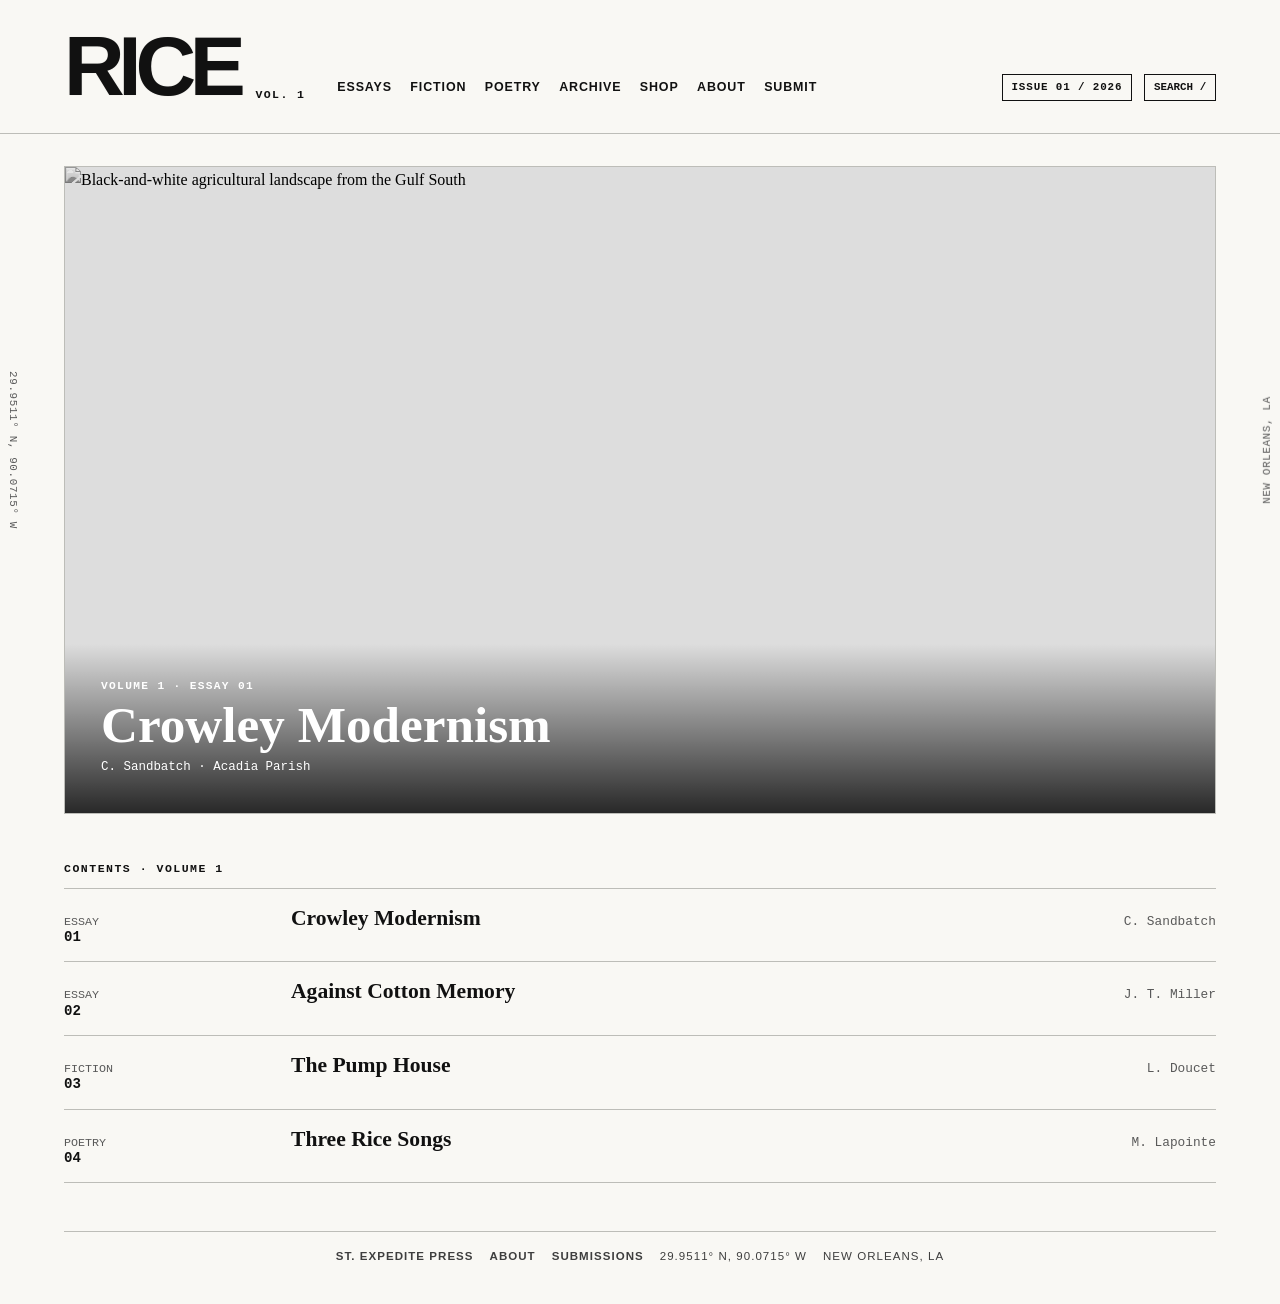
==== index.html @ 9505f69b "Build Volume 1 editorial system" ====
<!DOCTYPE html>
<html lang="en">
<head>
  <meta charset="UTF-8">
  <meta name="viewport" content="width=device-width, initial-scale=1.0">
  <title>RICE</title>
  <meta name="description" content="RICE is a literary magazine of essays, fiction, poetry, and archival work from the Gulf South.">
  <meta name="theme-color" content="#f9f8f4">
  <meta property="og:title" content="RICE — Volume 1">
  <meta property="og:description" content="Essays, fiction, poetry, and archival work from the Gulf South.">
  <meta property="og:type" content="website">
  <meta property="og:image" content="images/rice_field.png">
  <link rel="icon" href="images/logo.png" type="image/png">
  <link rel="stylesheet" href="styles.css">
  <script src="site.js" defer></script>
</head>
<body>
  <a class="skip-link" href="#main-content">Skip to content</a>
  <header class="masthead">
    <div class="masthead-inner">
      <h1 class="logo"><a href="index.html">RICE</a></h1>
      <span class="volume">VOL. 1</span>
    </div>
    <nav class="main-nav" aria-label="Primary">
      <ul>
        <li><a href="essays.html">Essays</a></li>
        <li><a href="fiction.html">Fiction</a></li>
        <li><a href="poetry.html">Poetry</a></li>
        <li><a href="archive.html">Archive</a></li>
        <li><a href="shop.html">Shop</a></li>
        <li><a href="about.html">About</a></li>
        <li><a href="submissions.html">Submit</a></li>
      </ul>
    </nav>
  </header>

  <!-- Rotated coordinates on either side of the page -->
  <aside class="coords-left" aria-hidden="true">29.9511° N, 90.0715° W</aside>
  <aside class="coords-right" aria-hidden="true">NEW ORLEANS, LA</aside>

  <main id="main-content">
    <figure class="feature">
      <img src="images/feature.png" alt="Black-and-white agricultural landscape from the Gulf South" width="1280" height="720">
      <figcaption class="feature-caption">
        <span class="feature-kicker">Volume 1 · Essay 01</span>
        <h2 class="feature-title"><a href="essay-template.html">Crowley Modernism</a></h2>
        <p class="feature-byline">C. Sandbatch · Acadia Parish</p>
      </figcaption>
    </figure>

    <!-- Table of contents for the current issue -->
    <section class="toc">
      <h2 class="toc-heading">Contents · Volume 1</h2>
      <div class="toc-entry">
        <div class="kind-num"><span class="kind">Essay</span><span class="num">01</span></div>
        <h3 class="title"><a href="essay-template.html">Crowley Modernism</a></h3>
        <div class="author">C. Sandbatch</div>
      </div>
      <div class="toc-entry">
        <div class="kind-num"><span class="kind">Essay</span><span class="num">02</span></div>
        <h3 class="title"><a href="essays.html">Against Cotton Memory</a></h3>
        <div class="author">J. T. Miller</div>
      </div>
      <div class="toc-entry">
        <div class="kind-num"><span class="kind">Fiction</span><span class="num">03</span></div>
        <h3 class="title"><a href="fiction-template.html">The Pump House</a></h3>
        <div class="author">L. Doucet</div>
      </div>
      <div class="toc-entry">
        <div class="kind-num"><span class="kind">Poetry</span><span class="num">04</span></div>
        <h3 class="title"><a href="poem-template.html">Three Rice Songs</a></h3>
        <div class="author">M. Lapointe</div>
      </div>
    </section>
  </main>

  <!-- Footer / colophon -->
  <footer class="footer">
    <a href="https://stexpedite.press">ST. EXPEDITE PRESS</a>
    <a href="about.html">ABOUT</a>
    <a href="submissions.html">SUBMISSIONS</a>
    <span>29.9511° N, 90.0715° W</span>
    <span>NEW ORLEANS, LA</span>
  </footer>
</body>
</html>
---- styles.css ----
:root {
  --paper: #f9f8f4;
  --paper-glass: rgba(249, 248, 244, 0.78);
  --ink: #111;
  --muted: #595959;
  --rule: #bdbdb8;
  --page-margin: clamp(1rem, 5vw, 5rem);
  --content-width: 70ch;
  --transition: 160ms ease;
  --acid: #d9ff00;
  --black: #090909;
}

* {
  box-sizing: border-box;
}

html {
  min-height: 100%;
  background: var(--paper);
  scroll-behavior: smooth;
}

body {
  min-height: 100%;
  margin: 0;
  background: var(--paper);
  color: var(--ink);
  font-family: Georgia, "Times New Roman", serif;
  font-size: 1rem;
  line-height: 1.65;
  position: relative;
  overflow-x: clip;
}

body::before {
  content: "";
  position: fixed;
  inset: 0;
  z-index: 0;
  background: url("images/noise.png") repeat;
  opacity: 0.055;
  mix-blend-mode: multiply;
  pointer-events: none;
}

header,
main,
footer,
.coords-left,
.coords-right {
  position: relative;
  z-index: 1;
}

img,
video {
  max-width: 100%;
}

a {
  color: inherit;
}

a:focus-visible,
button:focus-visible {
  outline: 3px solid var(--ink);
  outline-offset: 4px;
}

.skip-link {
  position: fixed;
  top: 0.75rem;
  left: 0.75rem;
  z-index: 20;
  padding: 0.65rem 0.9rem;
  background: var(--ink);
  color: #fff;
  font: 700 0.75rem/1 "Courier New", monospace;
  letter-spacing: 0.08em;
  text-decoration: none;
  text-transform: uppercase;
  transform: translateY(-200%);
}

.skip-link:focus {
  transform: translateY(0);
}

.masthead {
  padding: clamp(1.25rem, 3vw, 2rem) var(--page-margin);
  display: flex;
  flex-wrap: wrap;
  justify-content: space-between;
  align-items: flex-end;
  gap: 1.25rem 2rem;
  border-bottom: 1px solid var(--rule);
}

.masthead-inner {
  display: flex;
  align-items: flex-end;
}

.logo {
  margin: 0;
  font-family: "Arial Black", Arial, sans-serif;
  font-size: clamp(3.2rem, 7vw, 5.25rem);
  font-weight: 900;
  line-height: 0.82;
  letter-spacing: -0.075em;
  text-shadow: 0 0 1px rgba(0, 0, 0, 0.2);
}

.logo a {
  text-decoration: none;
}

.volume {
  margin-left: 1rem;
  font: 700 0.72rem/1 "Courier New", monospace;
  letter-spacing: 0.12em;
  text-transform: uppercase;
}

.main-nav ul {
  list-style: none;
  margin: 0;
  padding: 0;
  display: flex;
  flex-wrap: wrap;
  gap: 0.35rem 1.15rem;
}

.main-nav a {
  display: inline-block;
  padding: 0.25rem 0;
  border-bottom: 2px solid transparent;
  font: 700 0.78rem/1.3 Arial, sans-serif;
  letter-spacing: 0.07em;
  text-decoration: none;
  text-transform: uppercase;
  transition: border-color var(--transition);
}

.main-nav a:hover,
.main-nav a[aria-current="page"] {
  border-bottom-color: currentColor;
}

.coords-left,
.coords-right {
  position: fixed;
  top: 50%;
  color: var(--muted);
  font: 0.68rem/1 "Courier New", monospace;
  letter-spacing: 0.06em;
  white-space: nowrap;
  writing-mode: vertical-rl;
}

.coords-left {
  left: 0.45rem;
  transform: translateY(-50%);
}

.coords-right {
  right: 0.45rem;
  transform: translateY(-50%) rotate(180deg);
}

.feature {
  position: relative;
  margin: clamp(1rem, 3vw, 2rem) var(--page-margin);
  aspect-ratio: 16 / 9;
  overflow: hidden;
  border: 1px solid var(--rule);
  background: #ddd;
}

.feature img {
  display: block;
  width: 100%;
  height: 100%;
  object-fit: cover;
  filter: grayscale(100%) contrast(1.18) brightness(0.9);
  transition: filter 300ms ease, transform 500ms ease;
}

.feature:hover img {
  filter: grayscale(60%) contrast(1.12) brightness(0.86);
  transform: scale(1.01);
}

.feature-caption {
  position: absolute;
  inset: auto 0 0;
  padding: clamp(1rem, 3vw, 2.25rem);
  background: linear-gradient(transparent, rgba(0, 0, 0, 0.82));
  color: #fff;
}

.feature-kicker {
  display: block;
  margin-bottom: 0.35rem;
  font: 700 0.7rem/1.2 "Courier New", monospace;
  letter-spacing: 0.12em;
  text-transform: uppercase;
}

.feature-title {
  margin: 0;
  font-size: clamp(1.6rem, 4vw, 3.5rem);
  line-height: 1;
}

.feature-title a {
  text-decoration: none;
}

.feature-title a::after,
.toc-entry .title a::after {
  content: "";
  position: absolute;
  inset: 0;
}

.feature-byline {
  margin: 0.55rem 0 0;
  font: 0.78rem/1.4 "Courier New", monospace;
}

.toc {
  margin: clamp(1.5rem, 4vw, 3rem) var(--page-margin);
}

.toc-heading {
  margin: 0 0 0.75rem;
  font: 700 0.72rem/1.2 "Courier New", monospace;
  letter-spacing: 0.13em;
  text-transform: uppercase;
}

.toc-entry {
  position: relative;
  display: grid;
  grid-template-columns: minmax(6rem, 0.65fr) minmax(0, 2fr) minmax(7rem, 0.8fr);
  align-items: baseline;
  gap: 1rem;
  padding: 1rem 0;
  border-top: 1px solid var(--rule);
  transition: background-color var(--transition), padding-inline var(--transition);
}

.toc-entry:last-child {
  border-bottom: 1px solid var(--rule);
}

.toc-entry:hover {
  padding-inline: 0.65rem;
  background: rgba(0, 0, 0, 0.035);
}

.kind-num {
  color: var(--muted);
  font: 0.73rem/1.15 "Courier New", monospace;
  text-transform: uppercase;
}

.kind-num .num {
  display: block;
  color: var(--ink);
  font-size: 0.88rem;
  font-weight: 700;
}

.title {
  margin: 0;
  font-size: clamp(1.05rem, 2vw, 1.35rem);
  line-height: 1.25;
}

.title a {
  text-decoration: none;
}

.author {
  color: var(--muted);
  font: 0.8rem/1.3 "Courier New", monospace;
  text-align: right;
}

.page-content,
.article-header,
.archive-entry {
  width: min(var(--content-width), calc(100% - (2 * var(--page-margin))));
  margin: clamp(2rem, 5vw, 4.5rem) auto;
}

.page-content {
  min-height: 38vh;
}

.page-content h1,
.page-content h2 {
  margin: 0 0 1.25rem;
  font-size: clamp(2rem, 5vw, 3.5rem);
  line-height: 1;
}

.page-content a:not(.text-link) {
  text-decoration-thickness: 1px;
  text-underline-offset: 0.18em;
}

.page-intro {
  max-width: 58ch;
  font-size: clamp(1.1rem, 2vw, 1.28rem);
  line-height: 1.55;
}

.breadcrumbs {
  margin-bottom: 1rem;
  color: var(--muted);
  font: 0.74rem/1.35 "Courier New", monospace;
  letter-spacing: 0.07em;
  text-transform: uppercase;
}

.article-header h1 {
  margin: 0 0 0.65rem;
  font-size: clamp(2.25rem, 6vw, 4.5rem);
  line-height: 0.98;
}

.article-header .deck {
  margin: 0 0 1rem;
  color: #3f3f3f;
  font-size: clamp(1.1rem, 2.3vw, 1.45rem);
  font-style: italic;
  font-weight: 400;
  line-height: 1.35;
}

.article-header .byline,
.poem-byline {
  margin-bottom: 1rem;
  color: var(--muted);
  font: 0.8rem/1.5 "Courier New", monospace;
}

.divider {
  margin: 2rem 0;
  border: 0;
  border-top: 1px solid var(--rule);
}

.article-body {
  width: min(66ch, calc(100% - (2 * var(--page-margin))));
  margin: 0 auto 4rem;
  font-size: clamp(1.03rem, 1.5vw, 1.12rem);
  line-height: 1.75;
}

.article-body p {
  margin: 0 0 1.35rem;
}

.poem-container {
  width: min(58ch, calc(100% - (2 * var(--page-margin))));
  min-height: 45vh;
  margin: clamp(2rem, 5vw, 4.5rem) auto;
}

.poem-title {
  margin: 0 0 0.5rem;
  font-size: clamp(2rem, 5vw, 3.5rem);
  line-height: 1.05;
}

.poem-body {
  margin-bottom: 1.5rem;
  font-size: 1.05rem;
  line-height: 1.7;
  white-space: pre-line;
}

.poem-metadata,
.field-card {
  color: var(--muted);
  font: 0.76rem/1.5 "Courier New", monospace;
}

.archive-image {
  display: block;
  width: 100%;
  margin: 0 auto 1.5rem;
  border: 1px solid var(--rule);
  filter: grayscale(100%) contrast(1.1);
}

.archive-description {
  max-width: 66ch;
  margin-inline: auto;
}

.field-card {
  padding: 1rem;
  margin: 2rem 0;
  border: 1px solid var(--rule);
  background: #f4f2ed;
}

.field-card dt {
  margin-top: 0.5rem;
  color: var(--ink);
  font-weight: 700;
}

.field-card dd {
  margin: 0 0 0.5rem;
}

.footer {
  margin: 3rem var(--page-margin) 1.5rem;
  padding: 1rem 0;
  border-top: 1px solid var(--rule);
  display: flex;
  flex-wrap: wrap;
  justify-content: center;
  gap: 0.55rem 1rem;
  color: #3e3e3e;
  font: 0.72rem/1.4 Arial, sans-serif;
  letter-spacing: 0.09em;
  text-transform: uppercase;
}

.footer a {
  font-weight: 700;
  text-decoration: none;
}

.footer a:hover {
  text-decoration: underline;
  text-underline-offset: 0.2em;
}

body.splash {
  min-height: 100svh;
  overflow: hidden;
  background: url("images/rice_field.png") center / cover no-repeat;
  display: grid;
  place-items: center;
}

body.splash::before {
  z-index: 1;
  background: rgba(20, 12, 2, 0.16);
  opacity: 1;
  mix-blend-mode: normal;
}

.splash-video {
  position: fixed;
  inset: 0;
  z-index: 0;
  width: 100%;
  height: 100%;
  object-fit: cover;
  object-position: center;
}

.splash-container {
  position: relative;
  z-index: 2;
  isolation: isolate;
  width: min(440px, calc(100vw - 2rem), calc(100svh - 2rem));
  aspect-ratio: 1;
  padding: clamp(1.5rem, 6vw, 3rem);
  border: 2px solid var(--ink);
  background: var(--paper-glass);
  backdrop-filter: blur(5px);
  display: flex;
  flex-direction: column;
  align-items: center;
  justify-content: center;
  text-align: center;
}

.splash-container::before {
  content: "";
  position: absolute;
  inset: -5px 3px 4px -4px;
  z-index: -2;
  border: 1px solid rgba(17, 17, 17, 0.72);
  clip-path: polygon(
    0.5% 1.2%, 13% 0.3%, 26% 1%, 42% 0.2%, 58% 0.9%, 75% 0.1%, 99.4% 0.8%,
    100% 18%, 99.3% 35%, 100% 53%, 99.2% 72%, 100% 99.1%,
    84% 100%, 66% 99.2%, 49% 100%, 31% 99.1%, 0.6% 100%,
    0% 82%, 0.7% 64%, 0% 46%, 0.8% 28%
  );
  transform: rotate(-0.18deg);
  pointer-events: none;
}

.splash-container::after {
  content: "";
  position: absolute;
  inset: 0;
  z-index: -1;
  background:
    linear-gradient(91deg, transparent 0 97%, rgba(17, 17, 17, 0.07) 100%),
    url("images/noise.png") repeat;
  opacity: 0.14;
  mix-blend-mode: multiply;
  pointer-events: none;
}

.splash-container h1 {
  margin: 0;
  font-family: "Arial Black", Arial, sans-serif;
  font-size: clamp(3.75rem, 16vw, 6rem);
  line-height: 0.9;
  letter-spacing: -0.07em;
}

.splash-tagline {
  margin: 0.8rem 0 0;
  font: 0.68rem/1.4 "Courier New", monospace;
  letter-spacing: 0.12em;
  text-transform: uppercase;
}

.splash-actions {
  margin-top: 2rem;
  display: flex;
  flex-wrap: wrap;
  justify-content: center;
  gap: 0.65rem;
}

.splash-btn {
  display: inline-block;
  min-width: 8.5rem;
  padding: 0.72rem 1.4rem;
  border: 2px solid var(--ink);
  background: var(--ink);
  color: #fff;
  font: 0.82rem/1 "Courier New", monospace;
  letter-spacing: 0.09em;
  text-decoration: none;
  text-transform: uppercase;
  transition: background-color var(--transition), color var(--transition);
}

.splash-btn:hover,
.splash-btn.secondary {
  background: transparent;
  color: var(--ink);
}

.splash-btn.secondary:hover {
  background: var(--ink);
  color: #fff;
}

.splash-signup {
  width: min(100%, 18rem);
  margin-top: 1.35rem;
  text-align: center;
}

.splash-signup label {
  display: block;
  margin-bottom: 0.45rem;
  font: 700 0.62rem/1 "Courier New", monospace;
  letter-spacing: 0.12em;
  text-transform: uppercase;
}

.splash-signup-row {
  display: flex;
  justify-content: center;
}

.splash-signup input,
.splash-signup button {
  min-height: 2.35rem;
  border: 1px solid var(--ink);
  border-radius: 0;
  font: 0.68rem/1 "Courier New", monospace;
  letter-spacing: 0.06em;
  text-transform: uppercase;
}

.splash-signup input {
  min-width: 0;
  flex: 1;
  padding: 0.6rem 0.7rem;
  border-right: 0;
  background: rgba(249, 248, 244, 0.55);
  color: var(--ink);
}

.splash-signup input::placeholder {
  color: #555;
  opacity: 1;
}

.splash-signup button {
  padding: 0.6rem 0.8rem;
  background: var(--ink);
  color: #fff;
  cursor: pointer;
}

.splash-signup button:hover {
  background: transparent;
  color: var(--ink);
}

@media (max-width: 800px) {
  .masthead {
    align-items: flex-start;
  }

  .main-nav {
    width: 100%;
  }

  .coords-left,
  .coords-right {
    display: none;
  }

  .toc-entry {
    grid-template-columns: minmax(5rem, 0.55fr) minmax(0, 2fr);
  }

  .author {
    grid-column: 2;
    text-align: left;
  }
}

@media (max-width: 520px) {
  .masthead {
    padding-inline: 1rem;
  }

  .masthead-inner {
    width: 100%;
    justify-content: space-between;
  }

  .main-nav ul {
    display: grid;
    grid-template-columns: repeat(3, minmax(0, 1fr));
    gap: 0.45rem 0.6rem;
  }

  .main-nav a {
    font-size: 0.72rem;
    letter-spacing: 0.055em;
  }

  .toc-entry {
    grid-template-columns: 1fr;
    gap: 0.35rem;
  }

  .author {
    grid-column: 1;
  }

  .splash-container {
    width: min(82vw, 340px);
    padding: 1.5rem;
  }

  .splash-container h1 {
    font-size: clamp(3.25rem, 17vw, 4.5rem);
  }

  .splash-actions {
    width: 100%;
    flex-direction: column;
    margin-top: 1.35rem;
  }

  .splash-btn {
    width: 100%;
  }

  .splash-signup {
    margin-top: 1rem;
  }
}

@media (max-height: 560px) and (orientation: landscape) {
  .splash-container {
    width: min(76vh, 440px);
    padding: 1rem;
  }

  .splash-container h1 {
    font-size: clamp(3rem, 15vh, 5rem);
  }

  .splash-tagline {
    display: none;
  }

  .splash-actions {
    margin-top: 1rem;
  }
}

@media (prefers-reduced-motion: reduce) {
  html {
    scroll-behavior: auto;
  }

  *,
  *::before,
  *::after {
    transition-duration: 0.01ms !important;
    animation-duration: 0.01ms !important;
  }

  .splash-video {
    display: none;
  }
}

/* ------------------------------------------------------------------ */
/* Volume 1 editorial system */

.masthead-tools {
  display: flex;
  align-items: center;
  gap: 0.75rem;
  margin-left: auto;
  font: 700 0.68rem/1 "Courier New", monospace;
  letter-spacing: 0.08em;
}

.issue-switcher,
.search-trigger {
  padding: 0.45rem 0.55rem;
  border: 1px solid var(--ink);
  border-radius: 0;
  background: transparent;
  color: inherit;
  font: inherit;
  text-decoration: none;
  cursor: pointer;
}

.issue-switcher:hover,
.search-trigger:hover {
  background: var(--ink);
  color: var(--paper);
}

.search-dialog {
  width: min(780px, calc(100vw - 2rem));
  padding: 0;
  border: 2px solid var(--ink);
  border-radius: 0;
  background: var(--paper);
  color: var(--ink);
}

.search-dialog::backdrop,
.image-dialog::backdrop {
  background: rgba(0, 0, 0, 0.72);
  backdrop-filter: blur(3px);
}

.search-shell {
  padding: clamp(1rem, 4vw, 2rem);
}

.search-heading {
  display: flex;
  justify-content: space-between;
  font: 700 0.72rem/1 "Courier New", monospace;
  letter-spacing: 0.1em;
}

.search-heading button {
  border: 0;
  background: transparent;
  font: inherit;
  cursor: pointer;
}

#site-search {
  width: 100%;
  margin: 1.5rem 0;
  padding: 0.6rem 0;
  border: 0;
  border-bottom: 3px solid var(--ink);
  border-radius: 0;
  background: transparent;
  color: inherit;
  font: 900 clamp(1.4rem, 5vw, 3.5rem)/1 "Arial Black", Arial, sans-serif;
  text-transform: uppercase;
}

.search-result {
  position: relative;
  display: grid;
  grid-template-columns: 6rem 1fr auto;
  gap: 1rem;
  padding: 0.8rem 0;
  border-top: 1px solid var(--rule);
  text-decoration: none;
}

.search-result span,
.search-result small,
.empty-state {
  font: 0.7rem/1.4 "Courier New", monospace;
  text-transform: uppercase;
}

.search-result:hover {
  background: var(--acid);
}

.section-shell {
  margin: 0 var(--page-margin) 4rem;
}

.section-hero {
  position: relative;
  min-height: clamp(260px, 42vw, 560px);
  padding: clamp(1rem, 3vw, 2rem) 0;
  border-bottom: 2px solid var(--ink);
  overflow: hidden;
  display: grid;
  grid-template-columns: 1.8fr minmax(220px, 0.65fr);
  align-items: end;
  gap: 2rem;
}

.section-hero > *,
.article-header.editorial > * {
  min-width: 0;
}

.section-hero h1 {
  margin: 0 0 -0.08em -0.07em;
  font-family: "Arial Black", Arial, sans-serif;
  font-size: clamp(5rem, 16vw, 13rem);
  line-height: 0.72;
  letter-spacing: -0.09em;
  text-transform: uppercase;
}

.section-hero-copy {
  padding-bottom: 0.5rem;
  font-size: clamp(1rem, 1.8vw, 1.3rem);
  line-height: 1.45;
}

.section-hero-copy::before {
  content: attr(data-code);
  display: block;
  margin-bottom: 1rem;
  padding-top: 0.45rem;
  border-top: 7px solid var(--acid);
  font: 700 0.7rem/1.2 "Courier New", monospace;
  letter-spacing: 0.1em;
}

.section-index {
  counter-reset: section-entry;
}

.section-record {
  position: relative;
  display: grid;
  grid-template-columns: 5rem minmax(0, 1.5fr) minmax(12rem, 0.75fr);
  gap: clamp(1rem, 3vw, 3rem);
  padding: clamp(1.25rem, 3vw, 2.5rem) 0;
  border-bottom: 1px solid var(--ink);
}

.section-record::before {
  counter-increment: section-entry;
  content: "0" counter(section-entry);
  font: 700 0.75rem/1 "Courier New", monospace;
}

.section-record h2 {
  margin: 0;
  font-size: clamp(1.8rem, 5vw, 4.5rem);
  line-height: 0.95;
}

.section-record h2 a {
  text-decoration: none;
}

.section-record h2 a::after {
  content: "";
  position: absolute;
  inset: 0;
}

.record-meta {
  align-self: end;
  color: var(--muted);
  font: 0.72rem/1.5 "Courier New", monospace;
  text-transform: uppercase;
}

.record-excerpt {
  margin: 0.8rem 0 0;
  max-width: 44ch;
}

.section-record:hover {
  background: linear-gradient(90deg, transparent 0 4%, var(--acid) 4% 100%);
}

.article-header.editorial {
  width: auto;
  margin: clamp(2rem, 6vw, 6rem) var(--page-margin);
  display: grid;
  grid-template-columns: minmax(0, 1.7fr) minmax(240px, 0.6fr);
  gap: clamp(2rem, 6vw, 6rem);
  align-items: end;
}

.article-header.editorial h1 {
  max-width: 11ch;
  font-family: "Arial Black", Arial, sans-serif;
  font-size: clamp(4rem, 10vw, 8rem);
  letter-spacing: -0.08em;
  line-height: 0.78;
  text-transform: uppercase;
  overflow-wrap: anywhere;
}

.article-side {
  padding-top: 1rem;
  border-top: 8px solid var(--acid);
}

.article-side .deck {
  font-size: clamp(1.2rem, 2.3vw, 1.7rem);
}

.article-layout {
  width: min(1180px, calc(100% - (2 * var(--page-margin))));
  margin: 0 auto 5rem;
  display: grid;
  grid-template-columns: minmax(130px, 0.35fr) minmax(0, 1fr);
  gap: clamp(2rem, 6vw, 7rem);
  align-items: start;
}

.margin-rail {
  position: sticky;
  top: 2rem;
  display: grid;
  gap: 2rem;
  color: var(--muted);
  font: 0.68rem/1.45 "Courier New", monospace;
  text-transform: uppercase;
}

.margin-note {
  padding-top: 0.6rem;
  border-top: 1px solid var(--ink);
}

.article-layout .article-body {
  width: min(66ch, 100%);
  margin: 0;
}

.article-body > p:first-child::first-letter {
  float: left;
  margin: 0.08em 0.1em 0 0;
  font: 900 5.5rem/0.72 "Arial Black", Arial, sans-serif;
}

.pull-quote {
  width: min(90vw, 900px);
  margin: 3rem 0 3rem clamp(-10rem, -10vw, -3rem);
  padding: 1.5rem 0;
  border-block: 2px solid var(--ink);
  font-size: clamp(2rem, 5vw, 4.8rem);
  font-style: italic;
  line-height: 0.98;
}

.article-figure {
  margin: 3rem 0;
}

.article-figure img {
  display: block;
  width: min(1000px, 85vw);
  max-width: none;
  margin-left: clamp(-8rem, -8vw, -2rem);
  filter: grayscale(100%) contrast(1.1);
}

.article-figure figcaption {
  margin-top: 0.65rem;
  font: 0.68rem/1.45 "Courier New", monospace;
  text-transform: uppercase;
}

.reading-toolbar {
  width: min(1180px, calc(100% - (2 * var(--page-margin))));
  margin: 0 auto 1.5rem;
  display: flex;
  justify-content: flex-end;
}

.reading-toolbar button,
.archive-filters button,
.text-action {
  padding: 0.5rem 0.65rem;
  border: 1px solid var(--ink);
  border-radius: 0;
  background: transparent;
  color: inherit;
  font: 700 0.68rem/1 "Courier New", monospace;
  letter-spacing: 0.07em;
  text-decoration: none;
  text-transform: uppercase;
  cursor: pointer;
}

.reading-toolbar button:hover,
.archive-filters button:hover,
.archive-filters button[aria-pressed="true"],
.text-action:hover {
  background: var(--ink);
  color: var(--paper);
}

.article-pagination {
  margin: 4rem var(--page-margin);
  display: grid;
  grid-template-columns: 1fr 1fr;
  border-block: 1px solid var(--ink);
}

.article-pagination a {
  padding: clamp(1rem, 4vw, 3rem);
  text-decoration: none;
}

.article-pagination a + a {
  border-left: 1px solid var(--ink);
  text-align: right;
}

.article-pagination span {
  display: block;
  font: 0.65rem/1 "Courier New", monospace;
  text-transform: uppercase;
}

.article-pagination strong {
  font-size: clamp(1.3rem, 3vw, 2.8rem);
}

.poem-stage {
  min-height: 70vh;
  padding: clamp(2rem, 7vw, 7rem) var(--page-margin);
  display: grid;
  grid-template-columns: 0.55fr minmax(0, 1fr) 0.45fr;
  gap: 2rem;
  align-items: start;
}

.poem-stage header {
  position: sticky;
  top: 2rem;
}

.poem-stage .poem-title {
  font-family: "Arial Black", Arial, sans-serif;
  font-size: clamp(3rem, 8vw, 7rem);
  line-height: 0.82;
  letter-spacing: -0.07em;
  text-transform: uppercase;
  writing-mode: vertical-rl;
  transform: rotate(180deg);
}

.poem-stage .poem-body {
  margin: clamp(2rem, 8vw, 7rem) 0 0;
  font-size: clamp(1.05rem, 2vw, 1.35rem);
  line-height: 1.9;
  white-space: pre-wrap;
}

.poem-folio {
  padding-top: 0.6rem;
  border-top: 7px solid var(--acid);
  font: 0.68rem/1.5 "Courier New", monospace;
  text-transform: uppercase;
}

.archive-toolbar {
  margin: 2rem 0;
  display: flex;
  flex-wrap: wrap;
  gap: 0.45rem;
}

.archive-grid {
  display: grid;
  grid-template-columns: repeat(12, 1fr);
  gap: 1rem;
}

.archive-card {
  position: relative;
  grid-column: span 4;
  min-height: 320px;
  border: 1px solid var(--ink);
  background: #e9e7e0;
  overflow: hidden;
}

.archive-card.wide {
  grid-column: span 8;
}

.archive-card img {
  width: 100%;
  height: 100%;
  object-fit: cover;
  filter: grayscale(100%) contrast(1.15);
  transition: filter 250ms ease, transform 450ms ease;
}

.archive-card:hover img {
  filter: grayscale(20%) contrast(1.1);
  transform: scale(1.02);
}

.archive-label {
  position: absolute;
  inset: auto 0 0;
  padding: 0.75rem;
  background: var(--paper);
  border-top: 1px solid var(--ink);
  font: 0.68rem/1.45 "Courier New", monospace;
  text-transform: uppercase;
}

.archive-label strong {
  display: block;
  font-size: 0.85rem;
}

.archive-record {
  margin: clamp(2rem, 5vw, 5rem) var(--page-margin);
  display: grid;
  grid-template-columns: minmax(0, 1.5fr) minmax(260px, 0.5fr);
  gap: clamp(1rem, 4vw, 4rem);
}

.archive-scan {
  position: relative;
}

.archive-scan img {
  width: 100%;
  border: 1px solid var(--ink);
  filter: grayscale(100%) contrast(1.08);
}

.archive-scan button {
  position: absolute;
  right: 0.75rem;
  bottom: 0.75rem;
}

.archive-data {
  position: sticky;
  top: 1rem;
  align-self: start;
}

.field-card {
  display: grid;
  grid-template-columns: 1fr 1.6fr;
  margin: 0;
  padding: 0;
  border: 0;
  background: transparent;
}

.field-card dt,
.field-card dd {
  margin: 0;
  padding: 0.55rem 0;
  border-top: 1px solid var(--ink);
}

.field-card dt {
  padding-right: 0.5rem;
}

.image-dialog {
  width: min(1200px, calc(100vw - 2rem));
  max-height: calc(100vh - 2rem);
  padding: 2.5rem 1rem 1rem;
  border: 1px solid var(--ink);
  border-radius: 0;
  background: var(--paper);
}

.image-dialog button {
  position: absolute;
  top: 0.6rem;
  right: 0.7rem;
  border: 0;
  background: transparent;
  font: 700 0.7rem/1 "Courier New", monospace;
  cursor: pointer;
}

.image-dialog img {
  display: block;
  max-height: calc(100vh - 5rem);
  margin: auto;
}

.manifesto {
  margin: clamp(2rem, 6vw, 6rem) var(--page-margin);
}

.manifesto-lead {
  max-width: 15ch;
  margin: 0 0 5rem;
  font-size: clamp(3rem, 9vw, 8.5rem);
  line-height: 0.9;
  letter-spacing: -0.055em;
}

.manifesto-grid {
  display: grid;
  grid-template-columns: repeat(2, minmax(0, 1fr));
  border-top: 2px solid var(--ink);
}

.proposition {
  min-height: 280px;
  padding: clamp(1rem, 3vw, 2.5rem);
  border-right: 1px solid var(--ink);
  border-bottom: 1px solid var(--ink);
}

.proposition:nth-child(even) {
  border-right: 0;
}

.proposition span {
  font: 700 0.7rem/1 "Courier New", monospace;
}

.proposition h2 {
  max-width: 14ch;
  font-size: clamp(1.8rem, 4vw, 3.8rem);
  line-height: 1;
}

.colophon-grid,
.submission-grid,
.shop-specimen {
  margin: 4rem var(--page-margin);
  display: grid;
  grid-template-columns: repeat(12, 1fr);
  gap: 1rem;
}

.colophon-panel {
  grid-column: span 4;
  padding: 1rem;
  border-top: 7px solid var(--acid);
  font: 0.75rem/1.55 "Courier New", monospace;
}

.submission-status {
  grid-column: span 5;
  min-width: 0;
  padding: clamp(1.5rem, 4vw, 3rem);
  border: 2px solid var(--ink);
  background: var(--acid);
  overflow: hidden;
  overflow-wrap: anywhere;
}

.status-stamp {
  display: inline-block;
  padding: 0.4rem 0.6rem;
  border: 2px solid var(--ink);
  font: 900 clamp(1.4rem, 3vw, 2.5rem)/1 "Arial Black", Arial, sans-serif;
  transform: rotate(-2deg);
}

.submission-data {
  grid-column: span 7;
}

.submission-data dl {
  display: grid;
  grid-template-columns: 1fr 1.5fr;
  margin: 0;
}

.submission-data dt,
.submission-data dd {
  margin: 0;
  padding: 0.85rem 0;
  border-top: 1px solid var(--ink);
  font: 0.75rem/1.45 "Courier New", monospace;
  text-transform: uppercase;
}

.submission-copy {
  grid-column: 3 / span 8;
  margin-top: 3rem;
  font-size: clamp(1.05rem, 2vw, 1.3rem);
}

.shop-image {
  grid-column: span 7;
  width: 100%;
  margin: 0;
  overflow: hidden;
}

.shop-image img {
  display: block;
  width: 100%;
  height: auto;
  border: 1px solid var(--ink);
  filter: grayscale(75%) contrast(1.08);
}

.shop-data {
  grid-column: span 5;
  align-self: end;
}

.shop-data h1 {
  margin: 0;
  font-family: "Arial Black", Arial, sans-serif;
  font-size: clamp(4rem, 10vw, 9rem);
  line-height: 0.75;
  letter-spacing: -0.08em;
}

.edition-ledger {
  margin: 2rem 0;
  font: 0.75rem/1.5 "Courier New", monospace;
}

.edition-ledger div {
  display: flex;
  justify-content: space-between;
  gap: 1rem;
  padding: 0.55rem 0;
  border-top: 1px solid var(--ink);
}

.signup-form {
  margin-top: 1.5rem;
}

.signup-form-row {
  display: flex;
}

.signup-form input,
.signup-form button {
  min-height: 2.75rem;
  border: 1px solid var(--ink);
  border-radius: 0;
  font: 0.7rem/1 "Courier New", monospace;
  text-transform: uppercase;
}

.signup-form input {
  min-width: 0;
  flex: 1;
  padding: 0.7rem;
  background: transparent;
}

.signup-form button {
  padding: 0.7rem 1rem;
  background: var(--ink);
  color: white;
  cursor: pointer;
}

.form-status {
  min-height: 1.5em;
  font: 0.62rem/1.4 "Courier New", monospace;
  text-transform: uppercase;
}

body.reading-mode .masthead,
body.reading-mode .footer,
body.reading-mode .coords-left,
body.reading-mode .coords-right,
body.reading-mode .article-header,
body.reading-mode .reading-toolbar,
body.reading-mode .margin-rail,
body.reading-mode .article-pagination,
body.reading-mode .poem-stage > :not(.poem-body) {
  display: none;
}

body.reading-mode .article-layout,
body.reading-mode .poem-stage {
  display: block;
  width: min(68ch, calc(100% - 2rem));
  margin: 3rem auto;
  padding: 0;
}

body.reading-mode .article-body,
body.reading-mode .poem-body {
  width: 100%;
  margin: 0;
}

@media (max-width: 900px) {
  .masthead-tools {
    width: 100%;
    margin-left: 0;
  }

  .section-hero,
  .article-header.editorial,
  .article-layout,
  .archive-record {
    grid-template-columns: 1fr;
  }

  .section-hero {
    align-items: end;
  }

  .section-record {
    grid-template-columns: 3rem 1fr;
  }

  .record-meta {
    grid-column: 2;
  }

  .margin-rail,
  .archive-data {
    position: static;
  }

  .article-layout .margin-rail {
    grid-template-columns: repeat(3, 1fr);
  }

  .pull-quote,
  .article-figure img {
    width: 100%;
    margin-left: 0;
  }

  .poem-stage {
    grid-template-columns: 1fr;
  }

  .poem-stage header {
    position: static;
  }

  .poem-stage .poem-title {
    writing-mode: horizontal-tb;
    transform: none;
  }

  .archive-card,
  .archive-card.wide {
    grid-column: span 6;
  }

  .submission-status,
  .submission-data,
  .shop-image,
  .shop-data {
    grid-column: 1 / -1;
  }

  .submission-copy {
    grid-column: 1 / -1;
  }
}

@media (max-width: 580px) {
  .search-result {
    grid-template-columns: 1fr;
    gap: 0.2rem;
  }

  .section-hero {
    min-height: 360px;
  }

  .section-hero h1 {
    font-size: clamp(3.8rem, 15vw, 5.5rem);
    letter-spacing: -0.075em;
  }

  .article-header.editorial h1 {
    font-size: clamp(2.9rem, 12vw, 4.2rem);
    line-height: 0.82;
    overflow-wrap: normal;
  }

  .reading-toolbar {
    justify-content: flex-start;
  }

  .section-record {
    grid-template-columns: 2rem 1fr;
  }

  .article-layout .margin-rail {
    grid-template-columns: 1fr;
  }

  .article-pagination {
    grid-template-columns: 1fr;
  }

  .article-pagination a + a {
    border-top: 1px solid var(--ink);
    border-left: 0;
  }

  .archive-card,
  .archive-card.wide {
    grid-column: 1 / -1;
  }

  .manifesto-grid {
    grid-template-columns: 1fr;
  }

  .proposition,
  .proposition:nth-child(even) {
    border-right: 0;
  }

  .colophon-panel {
    grid-column: 1 / -1;
  }

  .submission-grid,
  .shop-specimen,
  .colophon-grid {
    display: block;
    margin-inline: 1rem;
  }

  .submission-status,
  .submission-data,
  .submission-copy,
  .shop-data {
    margin-bottom: 2rem;
  }
}
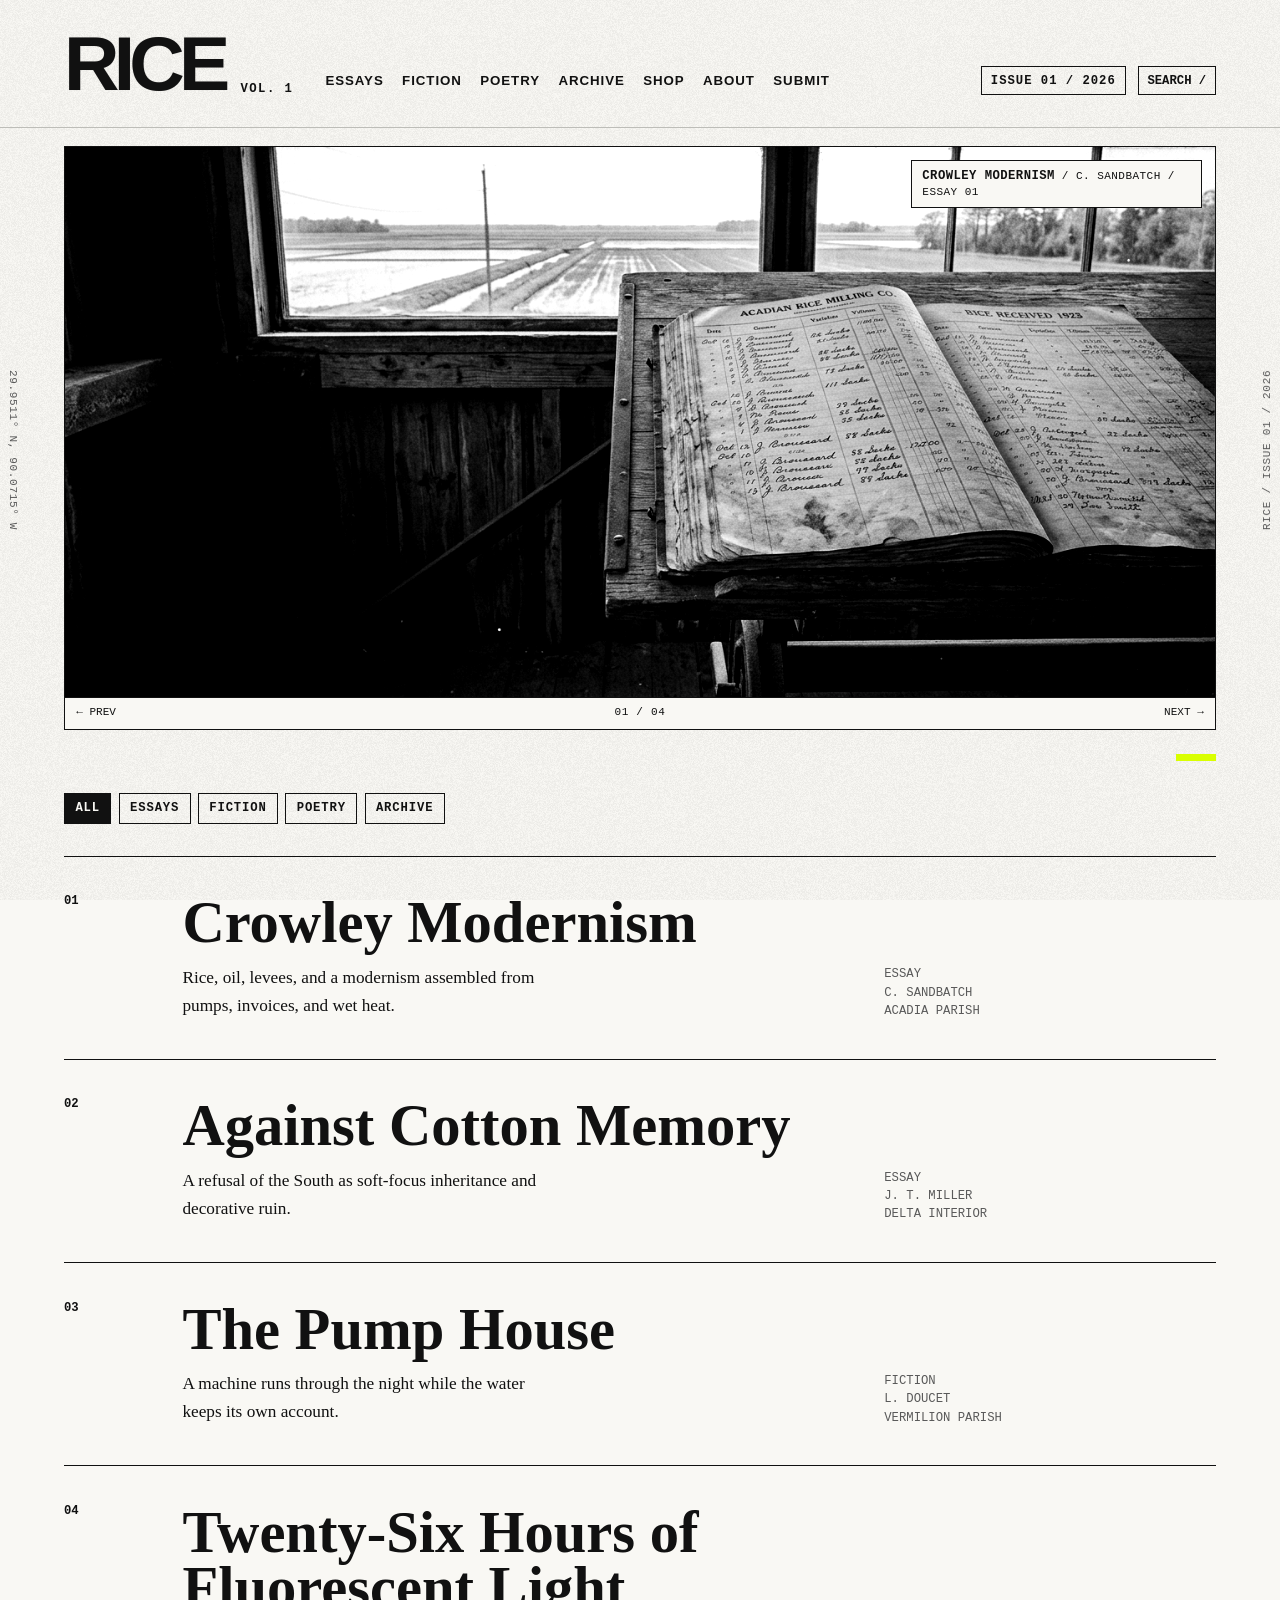
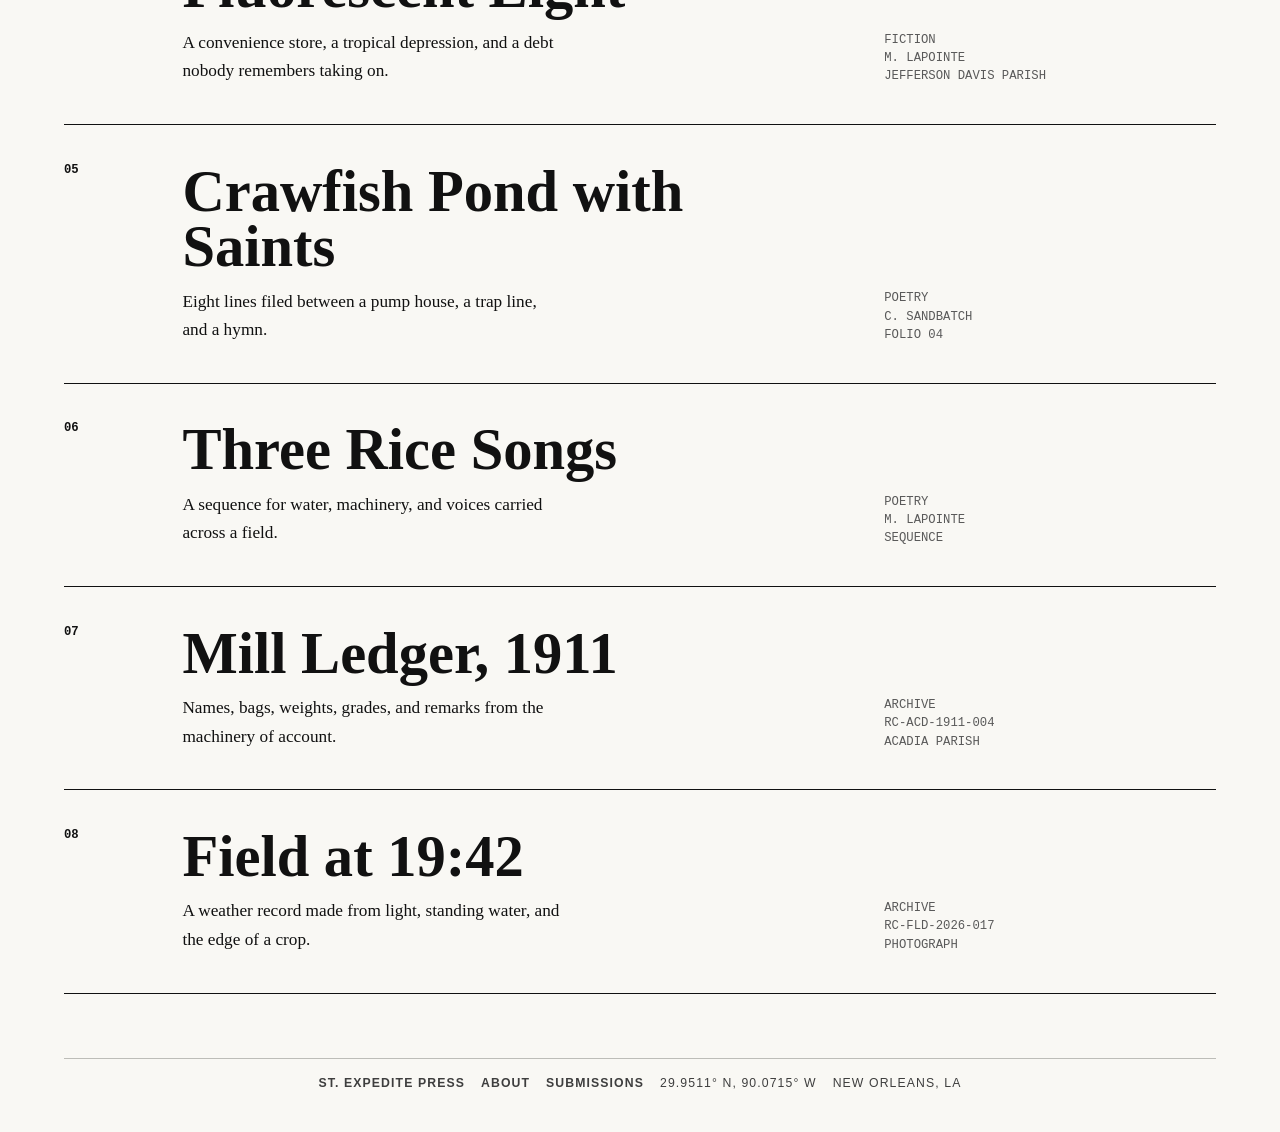
==== commit 6c79bf48: "Reorganize images by category and add random archive slots Asset system overhaul across three change" ====
--- a/index.html
+++ b/index.html
@@ -3,84 +3,93 @@
 <head>
   <meta charset="UTF-8">
   <meta name="viewport" content="width=device-width, initial-scale=1.0">
-  <title>RICE</title>
-  <meta name="description" content="RICE is a literary magazine of essays, fiction, poetry, and archival work from the Gulf South.">
+  <title>RICE &ndash; Volume 1</title>
+  <meta name="description" content="RICE Volume 1: essays, fiction, poetry, and archival work from the Gulf South.">
   <meta name="theme-color" content="#f9f8f4">
   <meta property="og:title" content="RICE — Volume 1">
   <meta property="og:description" content="Essays, fiction, poetry, and archival work from the Gulf South.">
   <meta property="og:type" content="website">
-  <meta property="og:image" content="images/rice_field.png">
-  <link rel="icon" href="images/logo.png" type="image/png">
+  <meta property="og:image" content="assets/images/feature/feature-essays.jpg">
+  <link rel="icon" href="assets/images/system/logo.png" type="image/png">
   <link rel="stylesheet" href="styles.css">
   <script src="site.js" defer></script>
 </head>
 <body>
   <a class="skip-link" href="#main-content">Skip to content</a>
   <header class="masthead">
-    <div class="masthead-inner">
-      <h1 class="logo"><a href="index.html">RICE</a></h1>
-      <span class="volume">VOL. 1</span>
-    </div>
-    <nav class="main-nav" aria-label="Primary">
-      <ul>
-        <li><a href="essays.html">Essays</a></li>
-        <li><a href="fiction.html">Fiction</a></li>
-        <li><a href="poetry.html">Poetry</a></li>
-        <li><a href="archive.html">Archive</a></li>
-        <li><a href="shop.html">Shop</a></li>
-        <li><a href="about.html">About</a></li>
-        <li><a href="submissions.html">Submit</a></li>
-      </ul>
+    <div class="masthead-inner"><h1 class="logo"><a href="index.html">RICE</a></h1><span class="volume">VOL. 1</span></div>
+    <nav class="main-nav" aria-label="Primary"><ul>
+      <li><a href="essays.html">Essays</a></li><li><a href="fiction.html">Fiction</a></li>
+      <li><a href="poetry.html">Poetry</a></li><li><a href="archive.html">Archive</a></li>
+      <li><a href="shop.html">Shop</a></li><li><a href="about.html">About</a></li><li><a href="submissions.html">Submit</a></li>
+    </ul></nav>
+  </header>
+  <aside class="coords-left" aria-hidden="true">29.9511&deg; N, 90.0715&deg; W</aside>
+  <aside class="coords-right" aria-hidden="true">RICE / ISSUE 01 / 2026</aside>
+
+  <main id="main-content" class="section-shell issue-page">
+    <section class="feature-strip" aria-label="Volume 1 featured work">
+      <figure class="feature-strip-item">
+        <a href="essay-template.html"><img src="assets/images/feature/feature-essays.jpg" alt="Rice mill ledger beside windows overlooking flooded rice fields" width="1360" height="768"></a>
+        <figcaption><strong>Crowley Modernism</strong> / C. Sandbatch / Essay 01</figcaption>
+      </figure>
+      <figure class="feature-strip-item">
+        <a href="fiction-template.html"><img src="assets/images/feature/feature-fiction.jpg" alt="Pump house beside dark drainage water under a security light" width="1360" height="768"></a>
+        <figcaption><strong>The Pump House</strong> / L. Doucet / Fiction 03</figcaption>
+      </figure>
+      <figure class="feature-strip-item">
+        <a href="poem-template.html"><img src="assets/images/feature/feature-poetry.jpg" alt="Rice field, drainage water, traps, and a distant pump under dark weather" width="1360" height="768"></a>
+        <figcaption><strong>Crawfish Pond with Saints</strong> / C. Sandbatch / Poetry 04</figcaption>
+      </figure>
+      <figure class="feature-strip-item">
+        <a href="archive-template.html"><img src="assets/images/feature/feature-archive.png" alt="Archival maps, ledgers, receipts, and survey fragments" width="1360" height="768"></a>
+        <figcaption><strong>Mill Ledger, 1911</strong> / Archive / RC-ACD-1911-004</figcaption>
+      </figure>
+    </section>
+
+    <nav class="issue-filters archive-toolbar archive-filters" aria-label="Filter Volume 1 contents">
+      <button type="button" data-issue-filter="all" aria-pressed="true">All</button>
+      <button type="button" data-issue-filter="essay" aria-pressed="false">Essays</button>
+      <button type="button" data-issue-filter="fiction" aria-pressed="false">Fiction</button>
+      <button type="button" data-issue-filter="poetry" aria-pressed="false">Poetry</button>
+      <button type="button" data-issue-filter="archive" aria-pressed="false">Archive</button>
     </nav>
-  </header>
 
-  <!-- Rotated coordinates on either side of the page -->
-  <aside class="coords-left" aria-hidden="true">29.9511° N, 90.0715° W</aside>
-  <aside class="coords-right" aria-hidden="true">NEW ORLEANS, LA</aside>
-
-  <main id="main-content">
-    <figure class="feature">
-      <img src="images/feature.png" alt="Black-and-white agricultural landscape from the Gulf South" width="1280" height="720">
-      <figcaption class="feature-caption">
-        <span class="feature-kicker">Volume 1 · Essay 01</span>
-        <h2 class="feature-title"><a href="essay-template.html">Crowley Modernism</a></h2>
-        <p class="feature-byline">C. Sandbatch · Acadia Parish</p>
-      </figcaption>
-    </figure>
-
-    <!-- Table of contents for the current issue -->
-    <section class="toc">
-      <h2 class="toc-heading">Contents · Volume 1</h2>
-      <div class="toc-entry">
-        <div class="kind-num"><span class="kind">Essay</span><span class="num">01</span></div>
-        <h3 class="title"><a href="essay-template.html">Crowley Modernism</a></h3>
-        <div class="author">C. Sandbatch</div>
-      </div>
-      <div class="toc-entry">
-        <div class="kind-num"><span class="kind">Essay</span><span class="num">02</span></div>
-        <h3 class="title"><a href="essays.html">Against Cotton Memory</a></h3>
-        <div class="author">J. T. Miller</div>
-      </div>
-      <div class="toc-entry">
-        <div class="kind-num"><span class="kind">Fiction</span><span class="num">03</span></div>
-        <h3 class="title"><a href="fiction-template.html">The Pump House</a></h3>
-        <div class="author">L. Doucet</div>
-      </div>
-      <div class="toc-entry">
-        <div class="kind-num"><span class="kind">Poetry</span><span class="num">04</span></div>
-        <h3 class="title"><a href="poem-template.html">Three Rice Songs</a></h3>
-        <div class="author">M. Lapointe</div>
-      </div>
+    <section class="section-index issue-index" data-issue-index aria-label="Volume 1 contents">
+      <article class="section-record" data-issue-tag="essay">
+        <div><h2><a href="essay-template.html">Crowley Modernism</a></h2><p class="record-excerpt">Rice, oil, levees, and a modernism assembled from pumps, invoices, and wet heat.</p></div>
+        <div class="record-meta">Essay<br>C. Sandbatch<br>Acadia Parish</div>
+      </article>
+      <article class="section-record" data-issue-tag="essay">
+        <div><h2><a href="essays.html">Against Cotton Memory</a></h2><p class="record-excerpt">A refusal of the South as soft-focus inheritance and decorative ruin.</p></div>
+        <div class="record-meta">Essay<br>J. T. Miller<br>Delta interior</div>
+      </article>
+      <article class="section-record" data-issue-tag="fiction">
+        <div><h2><a href="fiction-template.html">The Pump House</a></h2><p class="record-excerpt">A machine runs through the night while the water keeps its own account.</p></div>
+        <div class="record-meta">Fiction<br>L. Doucet<br>Vermilion Parish</div>
+      </article>
+      <article class="section-record" data-issue-tag="fiction">
+        <div><h2><a href="fiction.html">Twenty-Six Hours of Fluorescent Light</a></h2><p class="record-excerpt">A convenience store, a tropical depression, and a debt nobody remembers taking on.</p></div>
+        <div class="record-meta">Fiction<br>M. Lapointe<br>Jefferson Davis Parish</div>
+      </article>
+      <article class="section-record" data-issue-tag="poetry">
+        <div><h2><a href="poem-template.html">Crawfish Pond with Saints</a></h2><p class="record-excerpt">Eight lines filed between a pump house, a trap line, and a hymn.</p></div>
+        <div class="record-meta">Poetry<br>C. Sandbatch<br>Folio 04</div>
+      </article>
+      <article class="section-record" data-issue-tag="poetry">
+        <div><h2><a href="poetry.html">Three Rice Songs</a></h2><p class="record-excerpt">A sequence for water, machinery, and voices carried across a field.</p></div>
+        <div class="record-meta">Poetry<br>M. Lapointe<br>Sequence</div>
+      </article>
+      <article class="section-record" data-issue-tag="archive">
+        <div><h2><a href="archive-template.html">Mill Ledger, 1911</a></h2><p class="record-excerpt">Names, bags, weights, grades, and remarks from the machinery of account.</p></div>
+        <div class="record-meta">Archive<br>RC-ACD-1911-004<br>Acadia Parish</div>
+      </article>
+      <article class="section-record" data-issue-tag="archive">
+        <div><h2><a href="archive.html">Field at 19:42</a></h2><p class="record-excerpt">A weather record made from light, standing water, and the edge of a crop.</p></div>
+        <div class="record-meta">Archive<br>RC-FLD-2026-017<br>Photograph</div>
+      </article>
     </section>
   </main>
-
-  <!-- Footer / colophon -->
-  <footer class="footer">
-    <a href="https://stexpedite.press">ST. EXPEDITE PRESS</a>
-    <a href="about.html">ABOUT</a>
-    <a href="submissions.html">SUBMISSIONS</a>
-    <span>29.9511° N, 90.0715° W</span>
-    <span>NEW ORLEANS, LA</span>
-  </footer>
+  <footer class="footer"><a href="https://stexpedite.press">ST. EXPEDITE PRESS</a><a href="about.html">ABOUT</a><a href="submissions.html">SUBMISSIONS</a><span>29.9511&deg; N, 90.0715&deg; W</span><span>NEW ORLEANS, LA</span></footer>
 </body>
 </html>
--- a/styles.css
+++ b/styles.css
@@ -9,6 +9,15 @@
   --transition: 160ms ease;
   --acid: #d9ff00;
   --black: #090909;
+  --type-micro: clamp(0.64rem, 0.61rem + 0.1vw, 0.7rem);
+  --type-meta: clamp(0.7rem, 0.67rem + 0.12vw, 0.78rem);
+  --type-ui: clamp(0.76rem, 0.72rem + 0.14vw, 0.84rem);
+  --type-body: clamp(1rem, 0.97rem + 0.14vw, 1.08rem);
+  --type-reading: clamp(1.05rem, 1rem + 0.2vw, 1.16rem);
+  --type-lead: clamp(1.12rem, 1.03rem + 0.42vw, 1.36rem);
+  --type-subhead: clamp(1.45rem, 1.15rem + 1.2vw, 2.2rem);
+  --type-heading: clamp(2rem, 1.45rem + 2.5vw, 3.8rem);
+  --type-display: clamp(3.5rem, 2rem + 6vw, 7.25rem);
 }
 
 * {
@@ -27,7 +36,7 @@
   background: var(--paper);
   color: var(--ink);
   font-family: Georgia, "Times New Roman", serif;
-  font-size: 1rem;
+  font-size: var(--type-body);
   line-height: 1.65;
   position: relative;
   overflow-x: clip;
@@ -38,10 +47,46 @@
   position: fixed;
   inset: 0;
   z-index: 0;
-  background: url("images/noise.png") repeat;
+  background: url("assets/images/system/noise.png") repeat;
   opacity: 0.055;
   mix-blend-mode: multiply;
   pointer-events: none;
+}
+
+body.reading-page::before {
+  opacity: 0.025;
+}
+
+body.reading-mode::before {
+  opacity: 0.012;
+}
+
+body.page-entering::after {
+  content: "";
+  position: fixed;
+  inset: 0;
+  z-index: 100;
+  background:
+    linear-gradient(90deg, transparent 49.8%, rgba(9, 9, 9, 0.08) 50%, transparent 50.2%),
+    rgba(249, 248, 244, 0.7);
+  pointer-events: none;
+  animation: toner-flicker 340ms steps(2, end) both;
+}
+
+body.page-entering main {
+  animation: registration-settle 340ms cubic-bezier(0.2, 0.8, 0.2, 1) both;
+}
+
+@keyframes toner-flicker {
+  0% { opacity: 0.8; }
+  35% { opacity: 0.18; }
+  58% { opacity: 0.34; }
+  100% { opacity: 0; }
+}
+
+@keyframes registration-settle {
+  0% { opacity: 0.72; transform: translateX(2px); }
+  100% { opacity: 1; transform: none; }
 }
 
 header,
@@ -76,7 +121,7 @@
   padding: 0.65rem 0.9rem;
   background: var(--ink);
   color: #fff;
-  font: 700 0.75rem/1 "Courier New", monospace;
+  font: 700 var(--type-ui)/1 "Courier New", monospace;
   letter-spacing: 0.08em;
   text-decoration: none;
   text-transform: uppercase;
@@ -85,6 +130,18 @@
 
 .skip-link:focus {
   transform: translateY(0);
+}
+
+.visually-hidden {
+  position: absolute !important;
+  width: 1px !important;
+  height: 1px !important;
+  padding: 0 !important;
+  margin: -1px !important;
+  overflow: hidden !important;
+  clip: rect(0, 0, 0, 0) !important;
+  white-space: nowrap !important;
+  border: 0 !important;
 }
 
 .masthead {
@@ -105,7 +162,7 @@
 .logo {
   margin: 0;
   font-family: "Arial Black", Arial, sans-serif;
-  font-size: clamp(3.2rem, 7vw, 5.25rem);
+  font-size: clamp(3rem, 6vw, 5rem);
   font-weight: 900;
   line-height: 0.82;
   letter-spacing: -0.075em;
@@ -118,7 +175,7 @@
 
 .volume {
   margin-left: 1rem;
-  font: 700 0.72rem/1 "Courier New", monospace;
+  font: 700 var(--type-meta)/1 "Courier New", monospace;
   letter-spacing: 0.12em;
   text-transform: uppercase;
 }
@@ -136,7 +193,7 @@
   display: inline-block;
   padding: 0.25rem 0;
   border-bottom: 2px solid transparent;
-  font: 700 0.78rem/1.3 Arial, sans-serif;
+  font: 700 var(--type-ui)/1.3 Arial, sans-serif;
   letter-spacing: 0.07em;
   text-decoration: none;
   text-transform: uppercase;
@@ -153,7 +210,7 @@
   position: fixed;
   top: 50%;
   color: var(--muted);
-  font: 0.68rem/1 "Courier New", monospace;
+  font: var(--type-micro)/1 "Courier New", monospace;
   letter-spacing: 0.06em;
   white-space: nowrap;
   writing-mode: vertical-rl;
@@ -203,14 +260,14 @@
 .feature-kicker {
   display: block;
   margin-bottom: 0.35rem;
-  font: 700 0.7rem/1.2 "Courier New", monospace;
+  font: 700 var(--type-meta)/1.2 "Courier New", monospace;
   letter-spacing: 0.12em;
   text-transform: uppercase;
 }
 
 .feature-title {
   margin: 0;
-  font-size: clamp(1.6rem, 4vw, 3.5rem);
+  font-size: var(--type-heading);
   line-height: 1;
 }
 
@@ -227,7 +284,7 @@
 
 .feature-byline {
   margin: 0.55rem 0 0;
-  font: 0.78rem/1.4 "Courier New", monospace;
+  font: var(--type-ui)/1.4 "Courier New", monospace;
 }
 
 .toc {
@@ -236,7 +293,7 @@
 
 .toc-heading {
   margin: 0 0 0.75rem;
-  font: 700 0.72rem/1.2 "Courier New", monospace;
+  font: 700 var(--type-meta)/1.2 "Courier New", monospace;
   letter-spacing: 0.13em;
   text-transform: uppercase;
 }
@@ -263,20 +320,20 @@
 
 .kind-num {
   color: var(--muted);
-  font: 0.73rem/1.15 "Courier New", monospace;
+  font: var(--type-meta)/1.15 "Courier New", monospace;
   text-transform: uppercase;
 }
 
 .kind-num .num {
   display: block;
   color: var(--ink);
-  font-size: 0.88rem;
+  font-size: var(--type-ui);
   font-weight: 700;
 }
 
 .title {
   margin: 0;
-  font-size: clamp(1.05rem, 2vw, 1.35rem);
+  font-size: clamp(1.08rem, 0.98rem + 0.45vw, 1.35rem);
   line-height: 1.25;
 }
 
@@ -286,7 +343,7 @@
 
 .author {
   color: var(--muted);
-  font: 0.8rem/1.3 "Courier New", monospace;
+  font: var(--type-ui)/1.3 "Courier New", monospace;
   text-align: right;
 }
 
@@ -304,7 +361,7 @@
 .page-content h1,
 .page-content h2 {
   margin: 0 0 1.25rem;
-  font-size: clamp(2rem, 5vw, 3.5rem);
+  font-size: var(--type-heading);
   line-height: 1;
 }
 
@@ -315,28 +372,28 @@
 
 .page-intro {
   max-width: 58ch;
-  font-size: clamp(1.1rem, 2vw, 1.28rem);
+  font-size: var(--type-lead);
   line-height: 1.55;
 }
 
 .breadcrumbs {
   margin-bottom: 1rem;
   color: var(--muted);
-  font: 0.74rem/1.35 "Courier New", monospace;
+  font: var(--type-meta)/1.35 "Courier New", monospace;
   letter-spacing: 0.07em;
   text-transform: uppercase;
 }
 
 .article-header h1 {
   margin: 0 0 0.65rem;
-  font-size: clamp(2.25rem, 6vw, 4.5rem);
+  font-size: clamp(2.2rem, 1.45rem + 3.25vw, 4.35rem);
   line-height: 0.98;
 }
 
 .article-header .deck {
   margin: 0 0 1rem;
   color: #3f3f3f;
-  font-size: clamp(1.1rem, 2.3vw, 1.45rem);
+  font-size: var(--type-lead);
   font-style: italic;
   font-weight: 400;
   line-height: 1.35;
@@ -346,7 +403,7 @@
 .poem-byline {
   margin-bottom: 1rem;
   color: var(--muted);
-  font: 0.8rem/1.5 "Courier New", monospace;
+  font: var(--type-ui)/1.5 "Courier New", monospace;
 }
 
 .divider {
@@ -358,7 +415,7 @@
 .article-body {
   width: min(66ch, calc(100% - (2 * var(--page-margin))));
   margin: 0 auto 4rem;
-  font-size: clamp(1.03rem, 1.5vw, 1.12rem);
+  font-size: var(--type-reading);
   line-height: 1.75;
 }
 
@@ -374,13 +431,13 @@
 
 .poem-title {
   margin: 0 0 0.5rem;
-  font-size: clamp(2rem, 5vw, 3.5rem);
+  font-size: var(--type-heading);
   line-height: 1.05;
 }
 
 .poem-body {
   margin-bottom: 1.5rem;
-  font-size: 1.05rem;
+  font-size: var(--type-reading);
   line-height: 1.7;
   white-space: pre-line;
 }
@@ -388,7 +445,7 @@
 .poem-metadata,
 .field-card {
   color: var(--muted);
-  font: 0.76rem/1.5 "Courier New", monospace;
+  font: var(--type-meta)/1.5 "Courier New", monospace;
 }
 
 .archive-image {
@@ -430,7 +487,7 @@
   justify-content: center;
   gap: 0.55rem 1rem;
   color: #3e3e3e;
-  font: 0.72rem/1.4 Arial, sans-serif;
+  font: var(--type-meta)/1.4 Arial, sans-serif;
   letter-spacing: 0.09em;
   text-transform: uppercase;
 }
@@ -448,7 +505,7 @@
 body.splash {
   min-height: 100svh;
   overflow: hidden;
-  background: url("images/rice_field.png") center / cover no-repeat;
+  background: url("assets/images/system/rice_field.png") center / cover no-repeat;
   display: grid;
   place-items: center;
 }
@@ -510,7 +567,7 @@
   z-index: -1;
   background:
     linear-gradient(91deg, transparent 0 97%, rgba(17, 17, 17, 0.07) 100%),
-    url("images/noise.png") repeat;
+    url("assets/images/system/noise.png") repeat;
   opacity: 0.14;
   mix-blend-mode: multiply;
   pointer-events: none;
@@ -519,14 +576,14 @@
 .splash-container h1 {
   margin: 0;
   font-family: "Arial Black", Arial, sans-serif;
-  font-size: clamp(3.75rem, 16vw, 6rem);
+  font-size: clamp(3.6rem, 2.3rem + 6vw, 5.75rem);
   line-height: 0.9;
   letter-spacing: -0.07em;
 }
 
 .splash-tagline {
   margin: 0.8rem 0 0;
-  font: 0.68rem/1.4 "Courier New", monospace;
+  font: 700 var(--type-meta)/1.4 "Courier New", monospace;
   letter-spacing: 0.12em;
   text-transform: uppercase;
 }
@@ -546,7 +603,7 @@
   border: 2px solid var(--ink);
   background: var(--ink);
   color: #fff;
-  font: 0.82rem/1 "Courier New", monospace;
+  font: 700 var(--type-ui)/1 "Courier New", monospace;
   letter-spacing: 0.09em;
   text-decoration: none;
   text-transform: uppercase;
@@ -573,7 +630,7 @@
 .splash-signup label {
   display: block;
   margin-bottom: 0.45rem;
-  font: 700 0.62rem/1 "Courier New", monospace;
+  font: 700 var(--type-micro)/1 "Courier New", monospace;
   letter-spacing: 0.12em;
   text-transform: uppercase;
 }
@@ -588,7 +645,7 @@
   min-height: 2.35rem;
   border: 1px solid var(--ink);
   border-radius: 0;
-  font: 0.68rem/1 "Courier New", monospace;
+  font: var(--type-meta)/1 "Courier New", monospace;
   letter-spacing: 0.06em;
   text-transform: uppercase;
 }
@@ -611,6 +668,7 @@
   padding: 0.6rem 0.8rem;
   background: var(--ink);
   color: #fff;
+  font-weight: 700;
   cursor: pointer;
 }
 
@@ -660,7 +718,7 @@
   }
 
   .main-nav a {
-    font-size: 0.72rem;
+    font-size: var(--type-meta);
     letter-spacing: 0.055em;
   }
 
@@ -679,7 +737,7 @@
   }
 
   .splash-container h1 {
-    font-size: clamp(3.25rem, 17vw, 4.5rem);
+    font-size: clamp(3.15rem, 15vw, 4.25rem);
   }
 
   .splash-actions {
@@ -704,7 +762,7 @@
   }
 
   .splash-container h1 {
-    font-size: clamp(3rem, 15vh, 5rem);
+    font-size: clamp(2.85rem, 13vh, 4.5rem);
   }
 
   .splash-tagline {
@@ -731,6 +789,14 @@
   .splash-video {
     display: none;
   }
+
+  body.page-entering::after {
+    display: none;
+  }
+
+  body.page-entering main {
+    animation: none;
+  }
 }
 
 /* ------------------------------------------------------------------ */
@@ -741,7 +807,7 @@
   align-items: center;
   gap: 0.75rem;
   margin-left: auto;
-  font: 700 0.68rem/1 "Courier New", monospace;
+  font: 700 var(--type-meta)/1 "Courier New", monospace;
   letter-spacing: 0.08em;
 }
 
@@ -785,7 +851,7 @@
 .search-heading {
   display: flex;
   justify-content: space-between;
-  font: 700 0.72rem/1 "Courier New", monospace;
+  font: 700 var(--type-meta)/1 "Courier New", monospace;
   letter-spacing: 0.1em;
 }
 
@@ -805,7 +871,7 @@
   border-radius: 0;
   background: transparent;
   color: inherit;
-  font: 900 clamp(1.4rem, 5vw, 3.5rem)/1 "Arial Black", Arial, sans-serif;
+  font: 900 clamp(1.4rem, 1rem + 2.4vw, 3rem)/1 "Arial Black", Arial, sans-serif;
   text-transform: uppercase;
 }
 
@@ -822,62 +888,146 @@
 .search-result span,
 .search-result small,
 .empty-state {
-  font: 0.7rem/1.4 "Courier New", monospace;
+  font: var(--type-meta)/1.4 "Courier New", monospace;
   text-transform: uppercase;
 }
 
 .search-result:hover {
-  background: var(--acid);
+  background: var(--ink);
+  color: var(--paper);
 }
 
 .section-shell {
   margin: 0 var(--page-margin) 4rem;
 }
 
-.section-hero {
+.feature-strip {
   position: relative;
-  min-height: clamp(260px, 42vw, 560px);
-  padding: clamp(1rem, 3vw, 2rem) 0;
-  border-bottom: 2px solid var(--ink);
+  margin-top: clamp(0.7rem, 1.4vw, 1.15rem);
+  padding: 0;
+  border: 1px solid var(--ink);
+  background: var(--black);
   overflow: hidden;
+}
+
+.feature-strip-item {
+  position: relative;
+  width: 100%;
+  height: clamp(360px, 43vw, 620px);
+  margin: 0;
+  overflow: hidden;
+  border: 0;
+  background: #ddd;
+}
+
+.feature-strip-item-wide {
+  width: 100%;
+}
+
+.feature-strip-item img {
+  display: block;
+  width: 100%;
+  height: 100%;
+  object-fit: cover;
+  filter: grayscale(100%) contrast(1.15);
+  transition: filter 250ms ease, transform 500ms ease;
+}
+
+.feature-strip-item > a {
+  display: block;
+  width: 100%;
+  height: 100%;
+}
+
+.feature-strip-item:nth-child(2) img {
+  object-position: center 62%;
+}
+
+.feature-strip-item:hover img {
+  filter: grayscale(15%) contrast(1.08);
+  transform: scale(1.025);
+}
+
+.feature-strip-item:hover figcaption strong,
+.feature-strip-item:focus-within figcaption strong {
+  padding-inline: 0.12em;
+  background: var(--acid);
+  color: var(--ink);
+  box-decoration-break: clone;
+  -webkit-box-decoration-break: clone;
+}
+
+.feature-strip-item figcaption {
+  position: absolute;
+  inset: 0.8rem 0.8rem auto auto;
+  max-width: min(44ch, calc(100% - 1.6rem));
+  padding: 0.5rem 0.65rem;
+  background: var(--paper);
+  border: 1px solid var(--ink);
+  font: var(--type-micro)/1.3 "Courier New", monospace;
+  letter-spacing: 0.04em;
+  text-transform: uppercase;
+}
+
+.feature-strip-item figcaption strong {
+  font-size: var(--type-meta);
+}
+
+.feature-strip-item[hidden] {
+  display: none;
+}
+
+.feature-gallery-controls {
   display: grid;
-  grid-template-columns: 1.8fr minmax(220px, 0.65fr);
-  align-items: end;
-  gap: 2rem;
-}
-
-.section-hero > *,
+  grid-template-columns: auto 1fr auto;
+  align-items: center;
+  gap: 1rem;
+  padding: 0.55rem 0.7rem 0.7rem;
+  border-top: 1px solid var(--ink);
+  background: var(--paper);
+  font: var(--type-micro)/1 "Courier New", monospace;
+  letter-spacing: 0.06em;
+}
+
+.feature-gallery-controls button {
+  width: max-content;
+  padding: 0;
+  border: 0;
+  background: transparent;
+  color: inherit;
+  font: inherit;
+  cursor: pointer;
+}
+
+.feature-gallery-controls button:last-child {
+  justify-self: end;
+}
+
+.feature-gallery-controls button:hover {
+  text-decoration: underline;
+  text-underline-offset: 0.2em;
+}
+
+.feature-gallery-count {
+  justify-self: center;
+}
+
 .article-header.editorial > * {
   min-width: 0;
 }
 
-.section-hero h1 {
-  margin: 0 0 -0.08em -0.07em;
-  font-family: "Arial Black", Arial, sans-serif;
-  font-size: clamp(5rem, 16vw, 13rem);
-  line-height: 0.72;
-  letter-spacing: -0.09em;
-  text-transform: uppercase;
-}
-
-.section-hero-copy {
-  padding-bottom: 0.5rem;
-  font-size: clamp(1rem, 1.8vw, 1.3rem);
-  line-height: 1.45;
-}
-
-.section-hero-copy::before {
-  content: attr(data-code);
-  display: block;
-  margin-bottom: 1rem;
-  padding-top: 0.45rem;
-  border-top: 7px solid var(--acid);
-  font: 700 0.7rem/1.2 "Courier New", monospace;
-  letter-spacing: 0.1em;
-}
-
 .section-index {
   counter-reset: section-entry;
+  margin-top: clamp(1.25rem, 3vw, 2.5rem);
+  border-top: 1px solid var(--ink);
+}
+
+.issue-filters {
+  margin: clamp(1rem, 2vw, 1.75rem) 0 0;
+}
+
+.issue-index {
+  margin-top: 0.75rem;
 }
 
 .section-record {
@@ -892,12 +1042,12 @@
 .section-record::before {
   counter-increment: section-entry;
   content: "0" counter(section-entry);
-  font: 700 0.75rem/1 "Courier New", monospace;
+  font: 700 var(--type-meta)/1 "Courier New", monospace;
 }
 
 .section-record h2 {
   margin: 0;
-  font-size: clamp(1.8rem, 5vw, 4.5rem);
+  font-size: clamp(1.8rem, 1.1rem + 3.2vw, 4rem);
   line-height: 0.95;
 }
 
@@ -914,7 +1064,7 @@
 .record-meta {
   align-self: end;
   color: var(--muted);
-  font: 0.72rem/1.5 "Courier New", monospace;
+  font: var(--type-meta)/1.5 "Courier New", monospace;
   text-transform: uppercase;
 }
 
@@ -923,7 +1073,8 @@
   max-width: 44ch;
 }
 
-.section-record:hover {
+.section-record:hover,
+.section-record:focus-within {
   background: linear-gradient(90deg, transparent 0 4%, var(--acid) 4% 100%);
 }
 
@@ -939,7 +1090,7 @@
 .article-header.editorial h1 {
   max-width: 11ch;
   font-family: "Arial Black", Arial, sans-serif;
-  font-size: clamp(4rem, 10vw, 8rem);
+  font-size: var(--type-display);
   letter-spacing: -0.08em;
   line-height: 0.78;
   text-transform: uppercase;
@@ -951,8 +1102,12 @@
   border-top: 8px solid var(--acid);
 }
 
+.submission-page .article-side {
+  border-top-color: var(--ink);
+}
+
 .article-side .deck {
-  font-size: clamp(1.2rem, 2.3vw, 1.7rem);
+  font-size: clamp(1.15rem, 1.02rem + 0.62vw, 1.5rem);
 }
 
 .article-layout {
@@ -970,7 +1125,7 @@
   display: grid;
   gap: 2rem;
   color: var(--muted);
-  font: 0.68rem/1.45 "Courier New", monospace;
+  font: var(--type-micro)/1.45 "Courier New", monospace;
   text-transform: uppercase;
 }
 
@@ -987,7 +1142,7 @@
 .article-body > p:first-child::first-letter {
   float: left;
   margin: 0.08em 0.1em 0 0;
-  font: 900 5.5rem/0.72 "Arial Black", Arial, sans-serif;
+  font: 900 clamp(4.4rem, 4rem + 1.6vw, 5.3rem)/0.72 "Arial Black", Arial, sans-serif;
 }
 
 .pull-quote {
@@ -995,7 +1150,7 @@
   margin: 3rem 0 3rem clamp(-10rem, -10vw, -3rem);
   padding: 1.5rem 0;
   border-block: 2px solid var(--ink);
-  font-size: clamp(2rem, 5vw, 4.8rem);
+  font-size: clamp(1.8rem, 1.1rem + 3vw, 4.1rem);
   font-style: italic;
   line-height: 0.98;
 }
@@ -1014,8 +1169,82 @@
 
 .article-figure figcaption {
   margin-top: 0.65rem;
-  font: 0.68rem/1.45 "Courier New", monospace;
-  text-transform: uppercase;
+  font: var(--type-micro)/1.45 "Courier New", monospace;
+  text-transform: uppercase;
+}
+
+.document-insert {
+  width: min(82%, 42rem);
+  margin: 3.5rem auto;
+  padding: 0.7rem;
+  border: 1px solid var(--ink);
+  background: #e8e1d1;
+  box-shadow: 0.55rem 0.55rem 0 var(--black);
+}
+
+.document-insert img {
+  display: block;
+  width: 100%;
+  height: auto;
+  filter: grayscale(100%) contrast(1.12);
+}
+
+.document-insert figcaption,
+.full-bleed-figure figcaption {
+  margin-top: 0.65rem;
+  font: var(--type-micro)/1.45 "Courier New", monospace;
+  text-transform: uppercase;
+}
+
+.data-table {
+  width: min(72%, 32rem);
+  margin: 3.5rem 0 3.5rem auto;
+  border-collapse: collapse;
+  font: var(--type-meta)/1.4 "Courier New", monospace;
+  text-transform: uppercase;
+}
+
+.data-table caption {
+  padding: 0 0 0.6rem;
+  border-bottom: 2px solid var(--ink);
+  text-align: left;
+  font-weight: 700;
+}
+
+.data-table th,
+.data-table td {
+  padding: 0.55rem 0;
+  border-bottom: 1px solid var(--rule);
+  text-align: left;
+}
+
+.data-table th {
+  width: 32%;
+}
+
+.marginal-quotation {
+  float: right;
+  width: min(18rem, 42%);
+  margin: 0.4rem clamp(-9rem, -8vw, -3rem) 1.5rem 2rem;
+  padding-top: 0.75rem;
+  border-top: 2px solid var(--ink);
+  font-size: var(--type-lead);
+  font-style: italic;
+  line-height: 1.25;
+}
+
+.full-bleed-figure {
+  clear: both;
+  width: min(84vw, 1100px);
+  margin: 3.5rem 0 3.5rem clamp(-9rem, -8vw, -3rem);
+}
+
+.full-bleed-figure img {
+  display: block;
+  width: 100%;
+  height: auto;
+  border-block: 1px solid var(--ink);
+  filter: grayscale(100%) contrast(1.12);
 }
 
 .reading-toolbar {
@@ -1033,7 +1262,7 @@
   border-radius: 0;
   background: transparent;
   color: inherit;
-  font: 700 0.68rem/1 "Courier New", monospace;
+  font: 700 var(--type-meta)/1 "Courier New", monospace;
   letter-spacing: 0.07em;
   text-decoration: none;
   text-transform: uppercase;
@@ -1067,12 +1296,12 @@
 
 .article-pagination span {
   display: block;
-  font: 0.65rem/1 "Courier New", monospace;
+  font: var(--type-micro)/1 "Courier New", monospace;
   text-transform: uppercase;
 }
 
 .article-pagination strong {
-  font-size: clamp(1.3rem, 3vw, 2.8rem);
+  font-size: var(--type-subhead);
 }
 
 .poem-stage {
@@ -1091,7 +1320,7 @@
 
 .poem-stage .poem-title {
   font-family: "Arial Black", Arial, sans-serif;
-  font-size: clamp(3rem, 8vw, 7rem);
+  font-size: clamp(2.8rem, 1.75rem + 4.8vw, 6rem);
   line-height: 0.82;
   letter-spacing: -0.07em;
   text-transform: uppercase;
@@ -1101,7 +1330,7 @@
 
 .poem-stage .poem-body {
   margin: clamp(2rem, 8vw, 7rem) 0 0;
-  font-size: clamp(1.05rem, 2vw, 1.35rem);
+  font-size: var(--type-lead);
   line-height: 1.9;
   white-space: pre-wrap;
 }
@@ -1109,7 +1338,7 @@
 .poem-folio {
   padding-top: 0.6rem;
   border-top: 7px solid var(--acid);
-  font: 0.68rem/1.5 "Courier New", monospace;
+  font: var(--type-micro)/1.5 "Courier New", monospace;
   text-transform: uppercase;
 }
 
@@ -1158,13 +1387,13 @@
   padding: 0.75rem;
   background: var(--paper);
   border-top: 1px solid var(--ink);
-  font: 0.68rem/1.45 "Courier New", monospace;
+  font: var(--type-micro)/1.45 "Courier New", monospace;
   text-transform: uppercase;
 }
 
 .archive-label strong {
   display: block;
-  font-size: 0.85rem;
+  font-size: var(--type-ui);
 }
 
 .archive-record {
@@ -1231,7 +1460,7 @@
   right: 0.7rem;
   border: 0;
   background: transparent;
-  font: 700 0.7rem/1 "Courier New", monospace;
+  font: 700 var(--type-meta)/1 "Courier New", monospace;
   cursor: pointer;
 }
 
@@ -1248,7 +1477,7 @@
 .manifesto-lead {
   max-width: 15ch;
   margin: 0 0 5rem;
-  font-size: clamp(3rem, 9vw, 8.5rem);
+  font-size: clamp(3rem, 1.6rem + 6.5vw, 7.5rem);
   line-height: 0.9;
   letter-spacing: -0.055em;
 }
@@ -1271,12 +1500,12 @@
 }
 
 .proposition span {
-  font: 700 0.7rem/1 "Courier New", monospace;
+  font: 700 var(--type-meta)/1 "Courier New", monospace;
 }
 
 .proposition h2 {
   max-width: 14ch;
-  font-size: clamp(1.8rem, 4vw, 3.8rem);
+  font-size: clamp(1.65rem, 1.2rem + 2vw, 3.2rem);
   line-height: 1;
 }
 
@@ -1292,9 +1521,85 @@
 .colophon-panel {
   grid-column: span 4;
   padding: 1rem;
-  border-top: 7px solid var(--acid);
-  font: 0.75rem/1.55 "Courier New", monospace;
-}
+  border-top: 1px solid var(--ink);
+  font: var(--type-meta)/1.55 "Courier New", monospace;
+}
+
+.publication-object {
+  position: relative;
+}
+
+.publication-object::before {
+  content: "";
+  position: absolute;
+  inset: -0.8rem;
+  z-index: -1;
+  pointer-events: none;
+  background:
+    linear-gradient(var(--ink), var(--ink)) left top / 1.2rem 1px no-repeat,
+    linear-gradient(var(--ink), var(--ink)) left top / 1px 1.2rem no-repeat,
+    linear-gradient(var(--ink), var(--ink)) right top / 1.2rem 1px no-repeat,
+    linear-gradient(var(--ink), var(--ink)) right top / 1px 1.2rem no-repeat,
+    linear-gradient(var(--ink), var(--ink)) left bottom / 1.2rem 1px no-repeat,
+    linear-gradient(var(--ink), var(--ink)) left bottom / 1px 1.2rem no-repeat,
+    linear-gradient(var(--ink), var(--ink)) right bottom / 1.2rem 1px no-repeat,
+    linear-gradient(var(--ink), var(--ink)) right bottom / 1px 1.2rem no-repeat;
+  opacity: 0.65;
+}
+
+.publication-object::after {
+  content: "";
+  position: absolute;
+  top: -0.3rem;
+  left: 50%;
+  width: 1.15rem;
+  height: 0.18rem;
+  border: 1px solid #777;
+  border-radius: 50%;
+  box-shadow: 0 0.38rem 0 -1px var(--paper), 0 0.38rem 0 #777;
+  transform: translateX(-50%) rotate(-2deg);
+  opacity: 0.65;
+  pointer-events: none;
+}
+
+.publication-specline {
+  margin: 1.2rem 0 0;
+  padding: 0.55rem 0.7rem;
+  border-left: 0.55rem solid var(--acid);
+  background: var(--black);
+  color: var(--paper);
+  font: var(--type-micro)/1.35 "Courier New", monospace;
+  letter-spacing: 0.04em;
+  text-transform: uppercase;
+}
+
+.shop-specimen .publication-specline {
+  border-left-color: var(--ink);
+}
+
+.colophon-grid .publication-specline {
+  grid-column: 1 / -1;
+  margin: 0 0 1rem;
+}
+
+.editorial-accent {
+  display: block;
+  width: 2.5rem;
+  height: 0.45rem;
+  margin: clamp(1rem, 2vw, 1.5rem) 0 0 auto;
+  background: var(--acid);
+}
+
+.section-shell > .editorial-accent {
+  margin-right: 0;
+}
+
+.page-content > .editorial-accent,
+.manifesto > .editorial-accent {
+  margin-left: 0;
+  margin-right: auto;
+}
+
 
 .submission-status {
   grid-column: span 5;
@@ -1310,7 +1615,7 @@
   display: inline-block;
   padding: 0.4rem 0.6rem;
   border: 2px solid var(--ink);
-  font: 900 clamp(1.4rem, 3vw, 2.5rem)/1 "Arial Black", Arial, sans-serif;
+  font: 900 clamp(1.35rem, 1.05rem + 1.25vw, 2.2rem)/1 "Arial Black", Arial, sans-serif;
   transform: rotate(-2deg);
 }
 
@@ -1329,14 +1634,14 @@
   margin: 0;
   padding: 0.85rem 0;
   border-top: 1px solid var(--ink);
-  font: 0.75rem/1.45 "Courier New", monospace;
+  font: var(--type-meta)/1.45 "Courier New", monospace;
   text-transform: uppercase;
 }
 
 .submission-copy {
   grid-column: 3 / span 8;
   margin-top: 3rem;
-  font-size: clamp(1.05rem, 2vw, 1.3rem);
+  font-size: var(--type-lead);
 }
 
 .shop-image {
@@ -1362,14 +1667,14 @@
 .shop-data h1 {
   margin: 0;
   font-family: "Arial Black", Arial, sans-serif;
-  font-size: clamp(4rem, 10vw, 9rem);
+  font-size: clamp(3.75rem, 2rem + 7vw, 8rem);
   line-height: 0.75;
   letter-spacing: -0.08em;
 }
 
 .edition-ledger {
   margin: 2rem 0;
-  font: 0.75rem/1.5 "Courier New", monospace;
+  font: var(--type-meta)/1.5 "Courier New", monospace;
 }
 
 .edition-ledger div {
@@ -1393,7 +1698,7 @@
   min-height: 2.75rem;
   border: 1px solid var(--ink);
   border-radius: 0;
-  font: 0.7rem/1 "Courier New", monospace;
+  font: var(--type-meta)/1 "Courier New", monospace;
   text-transform: uppercase;
 }
 
@@ -1413,7 +1718,7 @@
 
 .form-status {
   min-height: 1.5em;
-  font: 0.62rem/1.4 "Courier New", monospace;
+  font: var(--type-micro)/1.4 "Courier New", monospace;
   text-transform: uppercase;
 }
 
@@ -1449,17 +1754,12 @@
     margin-left: 0;
   }
 
-  .section-hero,
   .article-header.editorial,
   .article-layout,
   .archive-record {
     grid-template-columns: 1fr;
   }
 
-  .section-hero {
-    align-items: end;
-  }
-
   .section-record {
     grid-template-columns: 3rem 1fr;
   }
@@ -1478,9 +1778,21 @@
   }
 
   .pull-quote,
-  .article-figure img {
+  .article-figure img,
+  .full-bleed-figure {
     width: 100%;
     margin-left: 0;
+  }
+
+  .document-insert,
+  .data-table {
+    width: 100%;
+  }
+
+  .marginal-quotation {
+    float: none;
+    width: min(28rem, 100%);
+    margin: 2rem 0;
   }
 
   .poem-stage {
@@ -1519,17 +1831,32 @@
     gap: 0.2rem;
   }
 
-  .section-hero {
-    min-height: 360px;
-  }
-
-  .section-hero h1 {
-    font-size: clamp(3.8rem, 15vw, 5.5rem);
-    letter-spacing: -0.075em;
+  .feature-strip {
+    display: block;
+    width: 100%;
+    margin-right: 0;
+    overflow: visible;
+  }
+
+  .feature-strip-item,
+  .feature-strip-item-wide,
+  .feature-strip-item-tall {
+    width: 100%;
+    height: 390px;
+  }
+
+  .feature-strip-item figcaption {
+    inset: 0.55rem 0.55rem auto auto;
+    width: min(62%, 15rem);
+    max-width: none;
+    font-size: var(--type-micro);
+    white-space: normal;
+    overflow-wrap: anywhere;
+    overflow: hidden;
   }
 
   .article-header.editorial h1 {
-    font-size: clamp(2.9rem, 12vw, 4.2rem);
+    font-size: clamp(2.65rem, 10vw, 3.7rem);
     line-height: 0.82;
     overflow-wrap: normal;
   }
@@ -1580,6 +1907,14 @@
     margin-inline: 1rem;
   }
 
+  .publication-object::before {
+    inset: -0.45rem;
+  }
+
+  .publication-object::after {
+    top: -0.1rem;
+  }
+
   .submission-status,
   .submission-data,
   .submission-copy,
